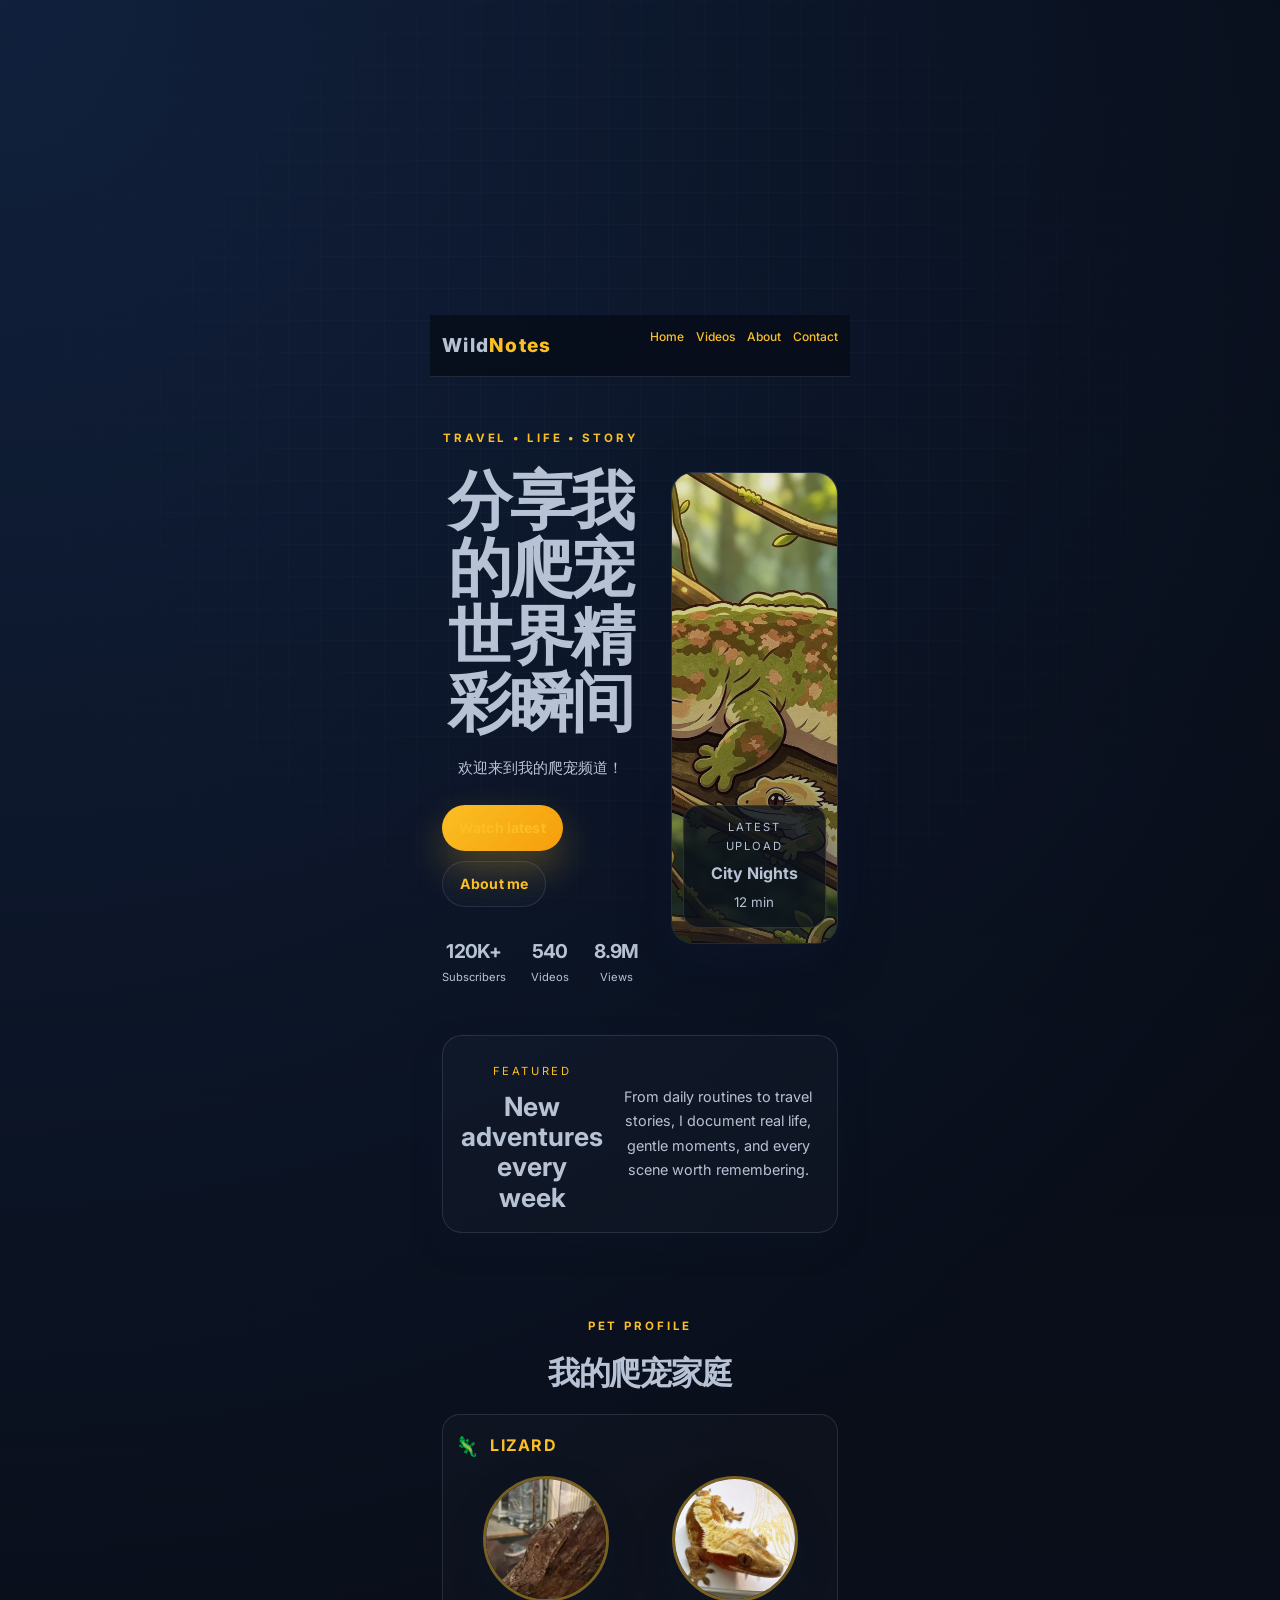
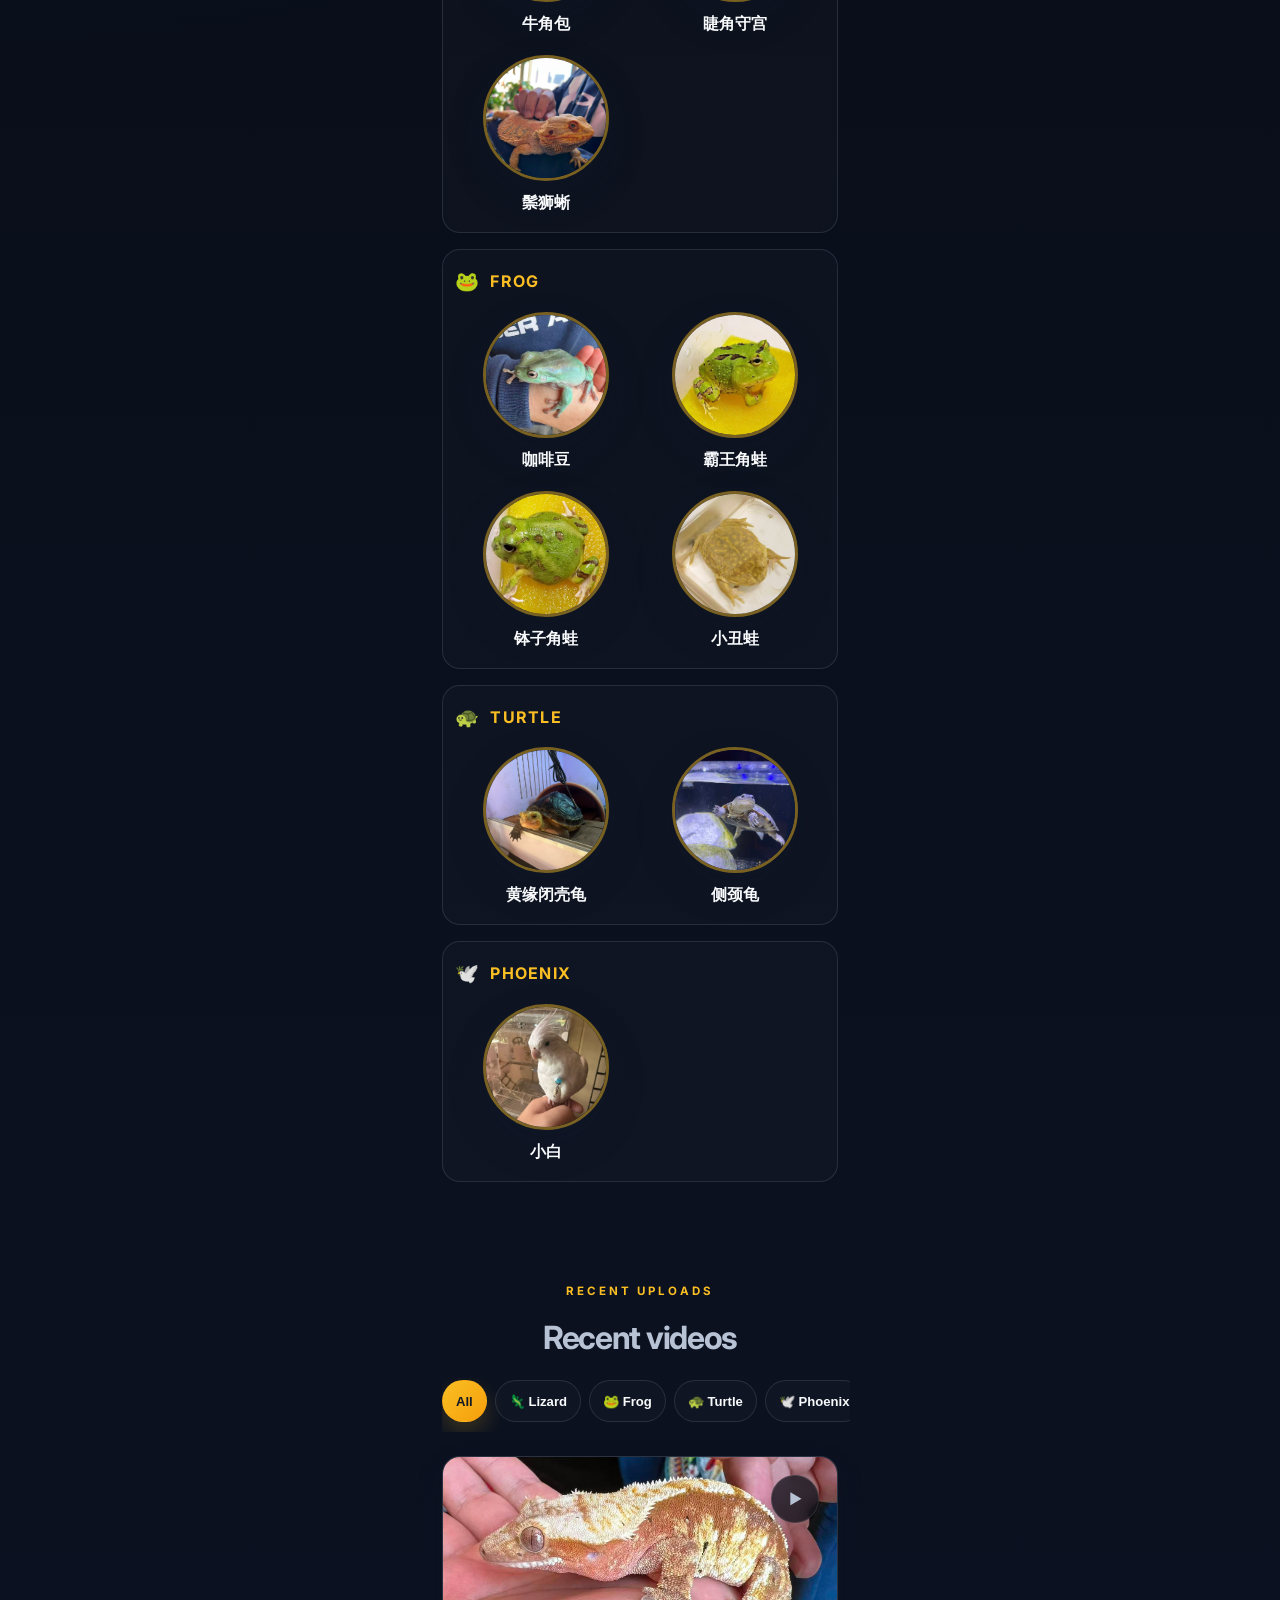
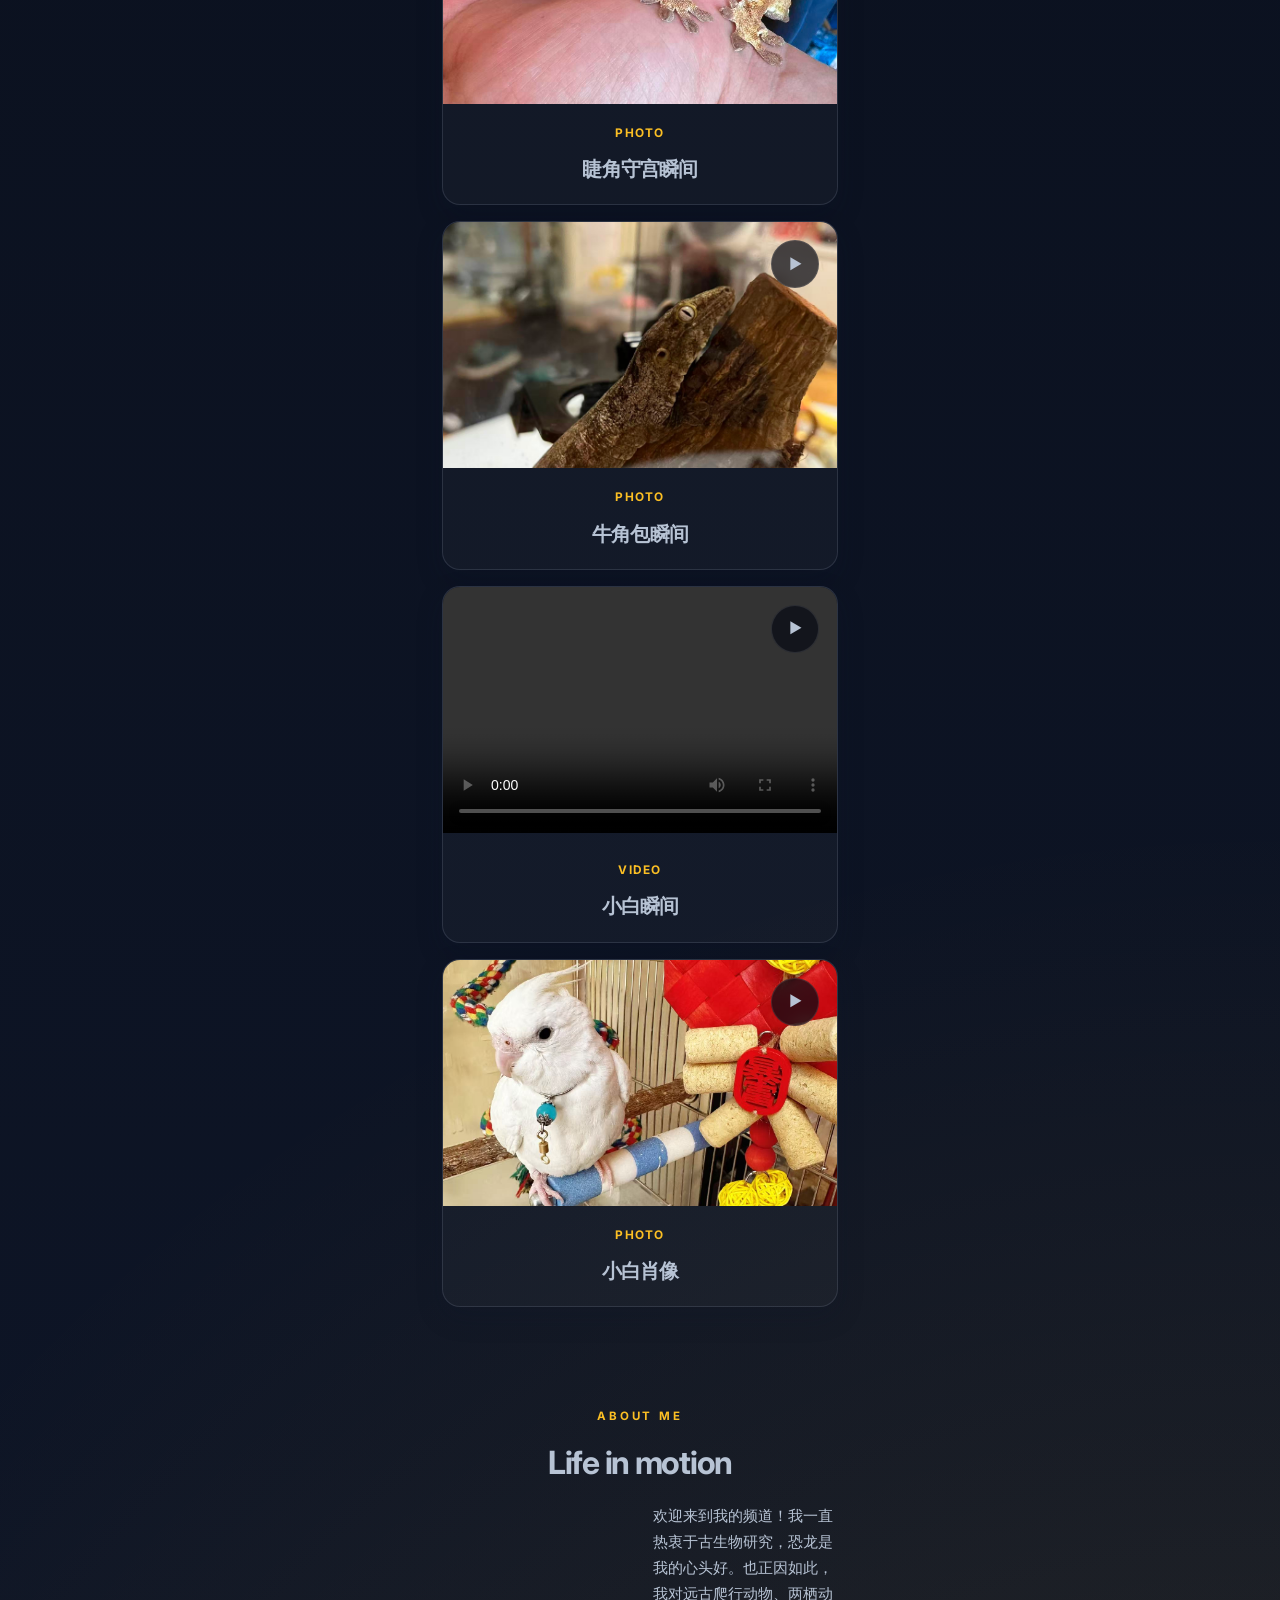
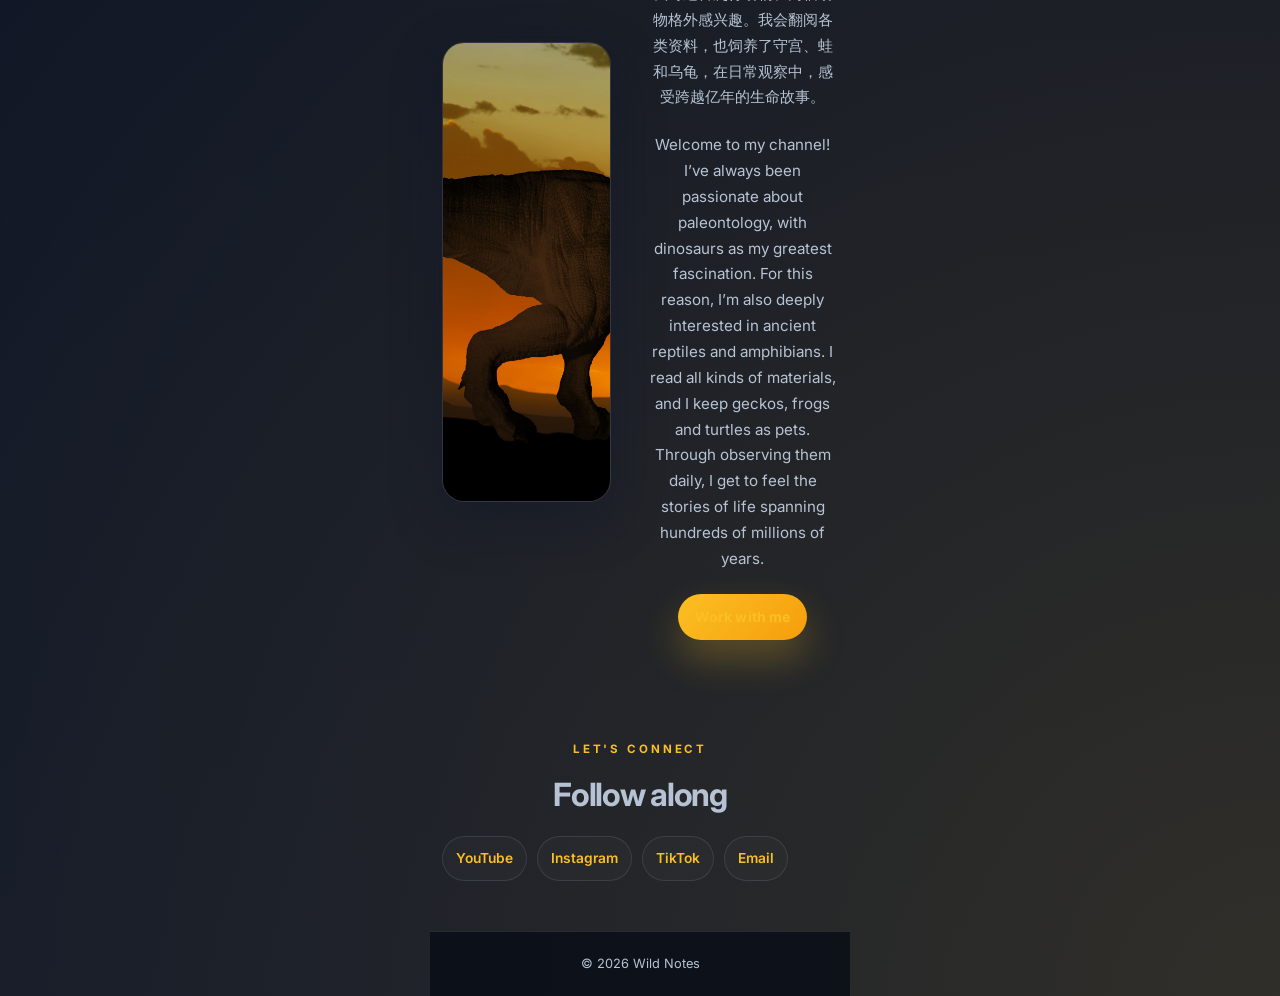
==== mobile.html @ 323e91b9 "Add files via upload" ====
<!DOCTYPE html>
<html lang="zh-CN">
  <head>
    <meta charset="UTF-8" />
    <meta name="viewport" content="width=device-width, initial-scale=1.0, viewport-fit=cover" />
    <meta name="description" content="爬宠乐园移动版" />
    <title>爬宠乐园 · 移动版</title>
    <link rel="preconnect" href="https://fonts.googleapis.com" />
    <link rel="preconnect" href="https://fonts.gstatic.com" crossorigin />
    <link href="https://fonts.googleapis.com/css2?family=Zhi+Mang+Xing&family=Inter:wght@400;500;600;700;800&display=swap" rel="stylesheet" />
    <link rel="stylesheet" href="styles.css" />
    <link rel="stylesheet" href="mobile.css" />
  </head>
  <body>
    <div class="mobile-loading" id="mobileApp">正在加载页面...</div>

    <script>
      const mobileApp = document.getElementById("mobileApp");

      fetch("index.html")
        .then((response) => {
          if (!response.ok) throw new Error("无法读取原网页");
          return response.text();
        })
        .then((html) => {
          const source = new DOMParser().parseFromString(html, "text/html");
          const content = Array.from(source.body.children).filter(
            (element) => element.tagName !== "SCRIPT"
          );

          mobileApp.replaceChildren(...content);
          document.title = `${source.title} · 移动版`;

          const script = document.createElement("script");
          script.src = "script.js";
          document.body.appendChild(script);
        })
        .catch(() => {
          mobileApp.innerHTML = '<p>页面加载失败，请检查网站地址。</p><a href="index.html?desktop=1">打开电脑版</a>';
        });
    </script>
  </body>
</html>
---- styles.css ----
:root {
  --bg: #070b14;
  --bg-2: #0f172a;
  --panel: rgba(17, 24, 39, 0.76);
  --panel-strong: #111827;
  --soft: #1b2335;
  --text: #f8fafc;
  --muted: #b7c3d4;
  --primary: #fbbf24;
  --primary-2: #f59e0b;
  --accent: #7dd3fc;
  --line: rgba(148, 163, 184, 0.18);
  --shadow: 0 18px 50px rgba(15, 23, 42, 0.45);
}

* {
  box-sizing: border-box;
}

html {
  scroll-behavior: smooth;
}

body {
  margin: 0;
  font-family: "Inter", "Segoe UI", sans-serif;
  background:
    radial-gradient(circle at top left, rgba(59, 130, 246, 0.18), transparent 28%),
    radial-gradient(circle at bottom right, rgba(251, 191, 36, 0.14), transparent 30%),
    linear-gradient(180deg, var(--bg) 0%, var(--bg-2) 100%);
  color: var(--text);
  line-height: 1.7;
}

body::before {
  content: "";
  position: fixed;
  inset: 0;
  background-image: linear-gradient(rgba(255,255,255,0.018) 1px, transparent 1px), linear-gradient(90deg, rgba(255,255,255,0.018) 1px, transparent 1px);
  background-size: 32px 32px;
  mask-image: radial-gradient(circle at center, black 25%, transparent 100%);
  pointer-events: none;
}

a {
  color: inherit;
  text-decoration: none;
}

img {
  display: block;
  max-width: 100%;
}

.container {
  width: min(1180px, calc(100% - 32px));
  margin: 0 auto;
}

.site-header {
  position: sticky;
  top: 0;
  z-index: 20;
  background: rgba(7, 11, 20, 0.7);
  backdrop-filter: blur(18px);
  border-bottom: 1px solid var(--line);
}

.nav {
  display: flex;
  align-items: center;
  justify-content: space-between;
  min-height: 76px;
}

.brand {
  font-size: 1.6rem;
  font-weight: 800;
  letter-spacing: 0.18rem;
}

.brand span {
  color: var(--primary);
}

.nav-links {
  display: flex;
  gap: 28px;
  color: var(--muted);
  font-size: 0.92rem;
  font-weight: 500;
}

.nav-links a {
  position: relative;
  transition: color 0.2s ease;
}

.nav-links a::after {
  content: "";
  position: absolute;
  left: 0;
  bottom: -8px;
  width: 100%;
  height: 2px;
  background: var(--primary);
  transform: scaleX(0);
  transform-origin: center;
  transition: transform 0.25s ease;
}

.nav-links a:hover {
  color: var(--text);
}

.nav-links a:hover::after {
  transform: scaleX(1);
}

.hero {
  position: relative;
  display: grid;
  grid-template-columns: 1.08fr 0.92fr;
  align-items: center;
  gap: 52px;
  padding: 96px 0 62px;
}

.eyebrow {
  margin: 0 0 18px;
  color: var(--primary);
  text-transform: uppercase;
  letter-spacing: 0.18rem;
  font-weight: 700;
  font-size: 0.72rem;
}

.hero-copy h1 {
  margin: 0;
  font-size: clamp(3rem, 5vw, 5.2rem);
  line-height: 0.98;
  letter-spacing: -0.06em;
  max-width: 630px;
}

.subtitle {
  max-width: 570px;
  margin-top: 20px;
  color: var(--muted);
  font-size: 1.08rem;
}

.hero-actions {
  display: flex;
  flex-wrap: wrap;
  gap: 16px;
  margin-top: 30px;
}

.btn {
  display: inline-flex;
  align-items: center;
  justify-content: center;
  min-height: 50px;
  padding: 0 24px;
  border-radius: 999px;
  font-weight: 700;
  letter-spacing: 0.01em;
  transition: transform 0.2s ease, box-shadow 0.2s ease, border-color 0.2s ease;
}

.btn:hover {
  transform: translateY(-2px);
}

.btn-primary {
  background: linear-gradient(135deg, var(--primary), var(--primary-2));
  color: #111827;
  box-shadow: 0 18px 38px rgba(251, 191, 36, 0.28);
}

.btn-secondary {
  background: rgba(255,255,255,0.02);
  border: 1px solid var(--line);
}

.stats {
  display: flex;
  flex-wrap: wrap;
  gap: 26px;
  list-style: none;
  margin: 36px 0 0;
  padding: 0;
}

.stats li {
  display: flex;
  flex-direction: column;
  min-width: 100px;
}

.stats strong {
  font-size: 1.5rem;
  letter-spacing: -0.04em;
}

.stats span {
  color: var(--muted);
  font-size: 0.8rem;
}

.hero-visual {
  position: relative;
  display: flex;
  justify-content: center;
}

.image-card {
  position: relative;
  border-radius: 30px;
  overflow: hidden;
  border: 1px solid var(--line);
  box-shadow: var(--shadow);
  background: rgba(255,255,255,0.02);
}

.main-image {
  width: min(100%, 570px);
}

.main-image img {
  width: 100%;
  height: 660px;
  object-fit: cover;
  transform: scale(1.02);
}

.main-image::before {
  content: "";
  position: absolute;
  inset: 0;
  background: linear-gradient(180deg, rgba(7,11,20,0.10), rgba(7,11,20,0.42));
  z-index: 1;
}

.floating-badge {
  position: absolute;
  left: -14px;
  bottom: 34px;
  z-index: 2;
  background: rgba(11, 17, 27, 0.8);
  border: 1px solid var(--line);
  border-radius: 20px;
  padding: 16px 18px;
  box-shadow: var(--shadow);
}

.badge-label {
  display: block;
  color: var(--muted);
  font-size: 0.7rem;
  text-transform: uppercase;
  letter-spacing: 0.12rem;
}

.floating-badge strong {
  display: block;
  margin-top: 8px;
  font-size: 1.12rem;
}

.floating-badge small {
  color: var(--muted);
}

.featured-strip {
  padding: 8px 0 34px;
}

.strip-grid {
  display: grid;
  grid-template-columns: 0.76fr 1.24fr;
  gap: 26px;
  align-items: center;
  background: rgba(255,255,255,0.02);
  border: 1px solid var(--line);
  border-radius: 28px;
  padding: 28px 30px;
  box-shadow: 0 12px 30px rgba(15,23,42,0.25);
}

.mini-label {
  display: inline-block;
  font-size: 0.7rem;
  letter-spacing: 0.16rem;
  text-transform: uppercase;
  color: var(--primary);
  margin-bottom: 10px;
}

.strip-grid h2 {
  margin: 0;
  font-size: clamp(1.9rem, 2vw, 2.6rem);
}

.strip-grid p {
  margin: 0;
  color: var(--muted);
  font-size: 1rem;
}

.pet-profile,
.videos,
.about,
.contact {
  padding: 78px 0;
}

.section-heading {
  margin-bottom: 30px;
}

.pet-grid {
  display: flex;
  flex-direction: column;
  gap: 22px;
}

.pet-category-row {
  display: flex;
  flex-direction: column;
  gap: 18px;
  padding: 18px 20px 20px;
  border: 1px solid var(--line);
  border-radius: 22px;
  background: rgba(255, 255, 255, 0.02);
}

.pet-category-header {
  display: inline-flex;
  align-items: center;
  gap: 10px;
  width: fit-content;
  color: var(--primary);
  font-weight: 700;
  letter-spacing: 0.08rem;
  text-transform: uppercase;
}

.pet-category-icon {
  font-size: 1.2rem;
}

.pet-row-cards {
  display: grid;
  grid-template-columns: repeat(4, minmax(140px, 1fr));
  gap: 24px;
  justify-items: center;
}

.pet-card {
  background: transparent;
  border: none;
  padding: 0;
  color: var(--text);
  cursor: pointer;
  display: flex;
  flex-direction: column;
  align-items: center;
  gap: 12px;
  transition: transform 0.2s ease;
}

.pet-card:hover {
  transform: translateY(-4px);
}

.pet-avatar {
  width: 150px;
  height: 150px;
  border-radius: 50%;
  overflow: hidden;
  border: 3px solid rgba(251, 191, 36, 0.45);
  box-shadow: 0 15px 35px rgba(15, 23, 42, 0.25);
  display: block;
}

.pet-avatar img {
  width: 100%;
  height: 100%;
  object-fit: cover;
  transition: transform 0.25s ease;
}

.pet-card:hover .pet-avatar img {
  transform: scale(1.12);
}

.pet-name {
  font-size: 1.2rem;
  font-weight: 600;
}

.section-heading h2 {
  margin: 0;
  font-size: clamp(2.2rem, 3vw, 3.2rem);
  letter-spacing: -0.04em;
}

.filter-tabs {
  display: flex;
  flex-wrap: wrap;
  gap: 12px;
  margin-bottom: 24px;
}

.filter-tab {
  border: 1px solid var(--line);
  background: rgba(255, 255, 255, 0.02);
  color: var(--text);
  border-radius: 999px;
  padding: 10px 18px;
  font-size: 0.95rem;
  font-weight: 600;
  cursor: pointer;
  transition: all 0.2s ease;
}

.filter-tab:hover,
.filter-tab.active {
  background: linear-gradient(135deg, var(--primary), var(--primary-2));
  color: #111827;
  border-color: transparent;
  box-shadow: 0 10px 22px rgba(251, 191, 36, 0.2);
}

.video-grid {
  display: grid;
  grid-template-columns: repeat(3, minmax(220px, 1fr));
  gap: 24px;
}

.video-card {
  position: relative;
  background: rgba(255,255,255,0.03);
  border: 1px solid var(--line);
  border-radius: 22px;
  overflow: hidden;
  transition: transform 0.2s ease, border-color 0.2s ease, box-shadow 0.2s ease;
  box-shadow: 0 10px 26px rgba(15, 23, 42, 0.22);
}

.video-card:hover {
  transform: translateY(-6px);
  border-color: rgba(251, 191, 36, 0.48);
  box-shadow: 0 16px 30px rgba(251, 191, 36, 0.12);
}

.video-card img {
  width: 100%;
  height: 270px;
  object-fit: cover;
}

.video-card::after {
  content: "▶";
  position: absolute;
  top: 18px;
  right: 18px;
  width: 46px;
  height: 46px;
  display: grid;
  place-items: center;
  background: rgba(7, 11, 20, 0.72);
  border: 1px solid rgba(255,255,255,0.1);
  border-radius: 50%;
  font-size: 0.9rem;
  backdrop-filter: blur(8px);
}

.video-info {
  padding: 18px 20px 22px;
}

.video-info span {
  display: inline-block;
  color: var(--primary);
  font-size: 0.74rem;
  font-weight: 700;
  letter-spacing: 0.08rem;
  text-transform: uppercase;
}

.video-info h3 {
  margin: 12px 0 0;
  font-size: 1.5rem;
  letter-spacing: -0.04em;
}

.about-grid {
  display: grid;
  grid-template-columns: 0.94fr 1.06fr;
  gap: 36px;
  align-items: center;
}

.about-photo img {
  width: 100%;
  height: 560px;
  object-fit: cover;
  border-radius: 30px;
  border: 1px solid var(--line);
  box-shadow: var(--shadow);
}

.about-copy {
  color: var(--muted);
  font-size: 1.04rem;
}

.about-copy p {
  margin: 0 0 22px;
}

.socials {
  display: flex;
  flex-wrap: wrap;
  gap: 16px;
}

.socials a {
  background: rgba(255,255,255,0.02);
  border: 1px solid var(--line);
  color: var(--text);
  border-radius: 999px;
  padding: 12px 18px;
  font-weight: 600;
  transition: all 0.2s ease;
}

.socials a:hover {
  border-color: rgba(251, 191, 36, 0.5);
  color: var(--primary);
  box-shadow: 0 10px 24px rgba(251, 191, 36, 0.12);
}

.pet-modal {
  position: fixed;
  inset: 0;
  z-index: 100;
  display: flex;
  align-items: center;
  justify-content: center;
  padding: 24px;
}

.pet-modal.hidden {
  display: none;
}

.pet-modal-backdrop {
  position: absolute;
  inset: 0;
  background: rgba(7, 11, 20, 0.72);
  backdrop-filter: blur(6px);
}

.pet-modal-dialog {
  position: relative;
  z-index: 1;
  width: min(760px, calc(100% - 24px));
  background: rgba(15, 23, 42, 0.96);
  border: 1px solid var(--line);
  border-radius: 28px;
  overflow: hidden;
  box-shadow: var(--shadow);
}

.pet-modal-close {
  position: absolute;
  top: 16px;
  right: 16px;
  width: 38px;
  height: 38px;
  border: 1px solid var(--line);
  border-radius: 50%;
  background: rgba(255, 255, 255, 0.04);
  color: var(--text);
  font-size: 1.3rem;
  cursor: pointer;
}

.pet-modal-content {
  display: grid;
  grid-template-columns: 0.9fr 1.1fr;
}

.pet-modal-content img {
  width: 100%;
  height: 100%;
  min-height: 360px;
  object-fit: cover;
  background: #0f172a;
}

.pet-modal-text {
  padding: 32px 28px;
}

.pet-modal-text h3 {
  margin: 0 0 8px;
  font-size: 2.2rem;
}

.pet-modal-text .scientific {
  margin: 0 0 20px;
  color: var(--primary);
  font-style: italic;
}

.pet-modal-details {
  list-style: none;
  padding: 0;
  margin: 0 0 18px;
  display: grid;
  gap: 10px;
}

.pet-modal-details li {
  display: flex;
  justify-content: space-between;
  gap: 18px;
  border-bottom: 1px solid var(--line);
  padding-bottom: 8px;
  color: var(--muted);
}

.pet-modal-details strong {
  color: var(--text);
}

.pet-modal-description {
  margin: 0;
  color: var(--muted);
  line-height: 1.8;
}

.site-footer {
  border-top: 1px solid var(--line);
  background: rgba(9, 14, 22, 0.84);
}

.footer-inner {
  display: flex;
  justify-content: center;
  align-items: center;
  min-height: 76px;
  color: var(--muted);
}

@media (max-width: 900px) {
  .hero,
  .about-grid,
  .strip-grid,
  .pet-modal-content {
    grid-template-columns: 1fr;
  }

  .video-grid,
  .pet-row-cards {
    grid-template-columns: 1fr 1fr;
  }

  .main-image img {
    height: 520px;
  }
}

@media (max-width: 720px) {
  .nav {
    padding: 16px 0;
  }

  .nav-links {
    gap: 12px;
    font-size: 0.75rem;
  }

  .hero {
    padding-top: 70px;
  }

  .floating-badge {
    left: 12px;
    bottom: 16px;
  }

  .video-grid,
  .pet-row-cards {
    grid-template-columns: 1fr;
  }
}
---- mobile.css ----
body {
  overflow-x: hidden;
}

.container {
  width: min(100% - 24px, 540px);
}

.nav {
  align-items: flex-start;
  gap: 12px;
  min-height: 0;
  padding: 14px 0;
}

.brand {
  flex: 0 0 auto;
  font-size: 1.2rem;
  letter-spacing: 0.08rem;
}

.nav-links {
  justify-content: flex-end;
  flex-wrap: wrap;
  gap: 3px 12px;
  font-size: 0.75rem;
  line-height: 1.35;
}

.nav-links a::after {
  bottom: -3px;
}

.hero {
  gap: 32px;
  padding: 52px 0 40px;
}

.hero-copy h1 {
  font-size: clamp(2.45rem, 13vw, 4rem);
  line-height: 1.05;
  letter-spacing: -0.04em;
}

.subtitle {
  font-size: 0.96rem;
}

.hero-actions {
  gap: 10px;
  margin-top: 24px;
}

.btn {
  min-height: 46px;
  padding: 0 17px;
  font-size: 0.88rem;
}

.stats {
  justify-content: space-between;
  gap: 10px;
  margin-top: 28px;
}

.stats li {
  min-width: 0;
}

.stats strong {
  font-size: 1.2rem;
}

.stats span {
  font-size: 0.7rem;
}

.main-image {
  width: 100%;
  border-radius: 22px;
}

.main-image img {
  height: min(112vw, 470px);
}

.floating-badge {
  left: 12px;
  bottom: 16px;
  max-width: calc(100% - 24px);
  padding: 12px 14px;
  border-radius: 16px;
}

.floating-badge strong {
  margin-top: 4px;
  font-size: 1rem;
}

.strip-grid {
  gap: 14px;
  padding: 20px 18px;
  border-radius: 20px;
}

.strip-grid h2 {
  font-size: 1.65rem;
  line-height: 1.15;
}

.strip-grid p {
  font-size: 0.9rem;
}

.pet-profile,
.videos,
.about,
.contact {
  padding: 50px 0;
}

.section-heading {
  margin-bottom: 22px;
}

.section-heading h2 {
  font-size: 2rem;
  line-height: 1.15;
}

.pet-grid {
  gap: 16px;
}

.pet-category-row {
  gap: 14px;
  padding: 15px 12px 18px;
  border-radius: 18px;
}

.pet-row-cards {
  grid-template-columns: repeat(2, minmax(0, 1fr));
  gap: 20px 8px;
}

.pet-avatar {
  width: min(31vw, 126px);
  height: min(31vw, 126px);
}

.pet-name {
  font-size: 0.98rem;
  text-align: center;
}

.filter-tabs {
  flex-wrap: nowrap;
  gap: 8px;
  overflow-x: auto;
  margin-right: -12px;
  padding: 2px 12px 10px 0;
  scrollbar-width: none;
}

.filter-tabs::-webkit-scrollbar {
  display: none;
}

.filter-tab {
  flex: 0 0 auto;
  min-height: 42px;
  padding: 9px 13px;
  font-size: 0.82rem;
}

.video-grid {
  grid-template-columns: 1fr;
  gap: 16px;
}

.video-card {
  border-radius: 18px;
}

.video-card img,
.video-card video {
  height: auto;
  aspect-ratio: 16 / 10;
  object-fit: cover;
}

.video-info {
  padding: 14px 16px 18px;
}

.video-info h3 {
  margin-top: 8px;
  font-size: 1.22rem;
}

.about-photo img {
  height: min(112vw, 460px);
  border-radius: 22px;
}

.about-copy {
  font-size: 0.95rem;
}

.socials {
  gap: 10px;
}

.socials a {
  padding: 10px 13px;
  font-size: 0.86rem;
}

.pet-modal {
  align-items: flex-end;
  padding: 12px;
}

.pet-modal-dialog {
  width: 100%;
  max-height: calc(100dvh - 24px);
  overflow-y: auto;
  border-radius: 22px;
}

.pet-modal-content img {
  height: min(78vw, 330px);
  min-height: 0;
}

.pet-modal-text {
  padding: 24px 20px 26px;
}

.pet-modal-text h3 {
  font-size: 1.8rem;
}

.pet-modal-details li {
  align-items: flex-start;
  font-size: 0.88rem;
}

.footer-inner {
  min-height: 64px;
  font-size: 0.8rem;
}

.mobile-loading {
  width: min(100% - 32px, 420px);
  margin: 35vh auto 0;
  color: #b7c3d4;
  text-align: center;
}

.mobile-loading a {
  color: #fbbf24;
}
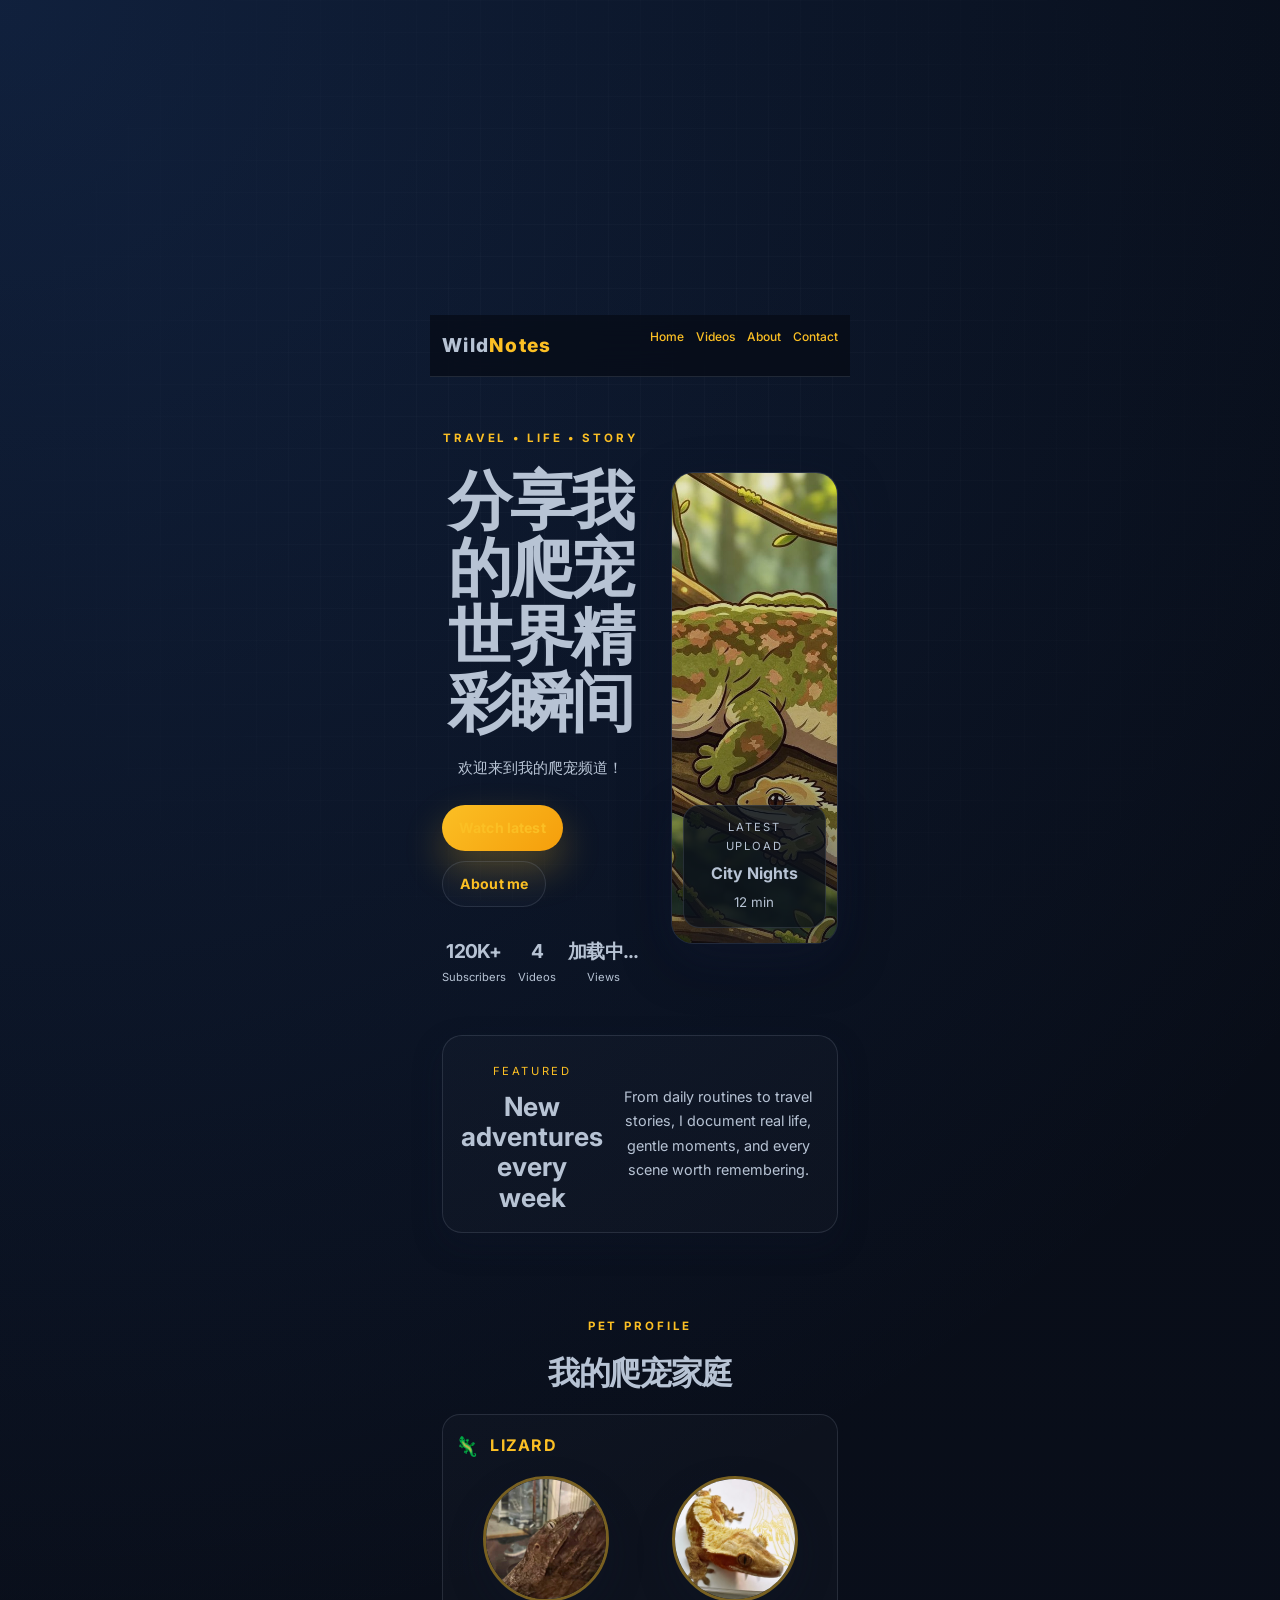
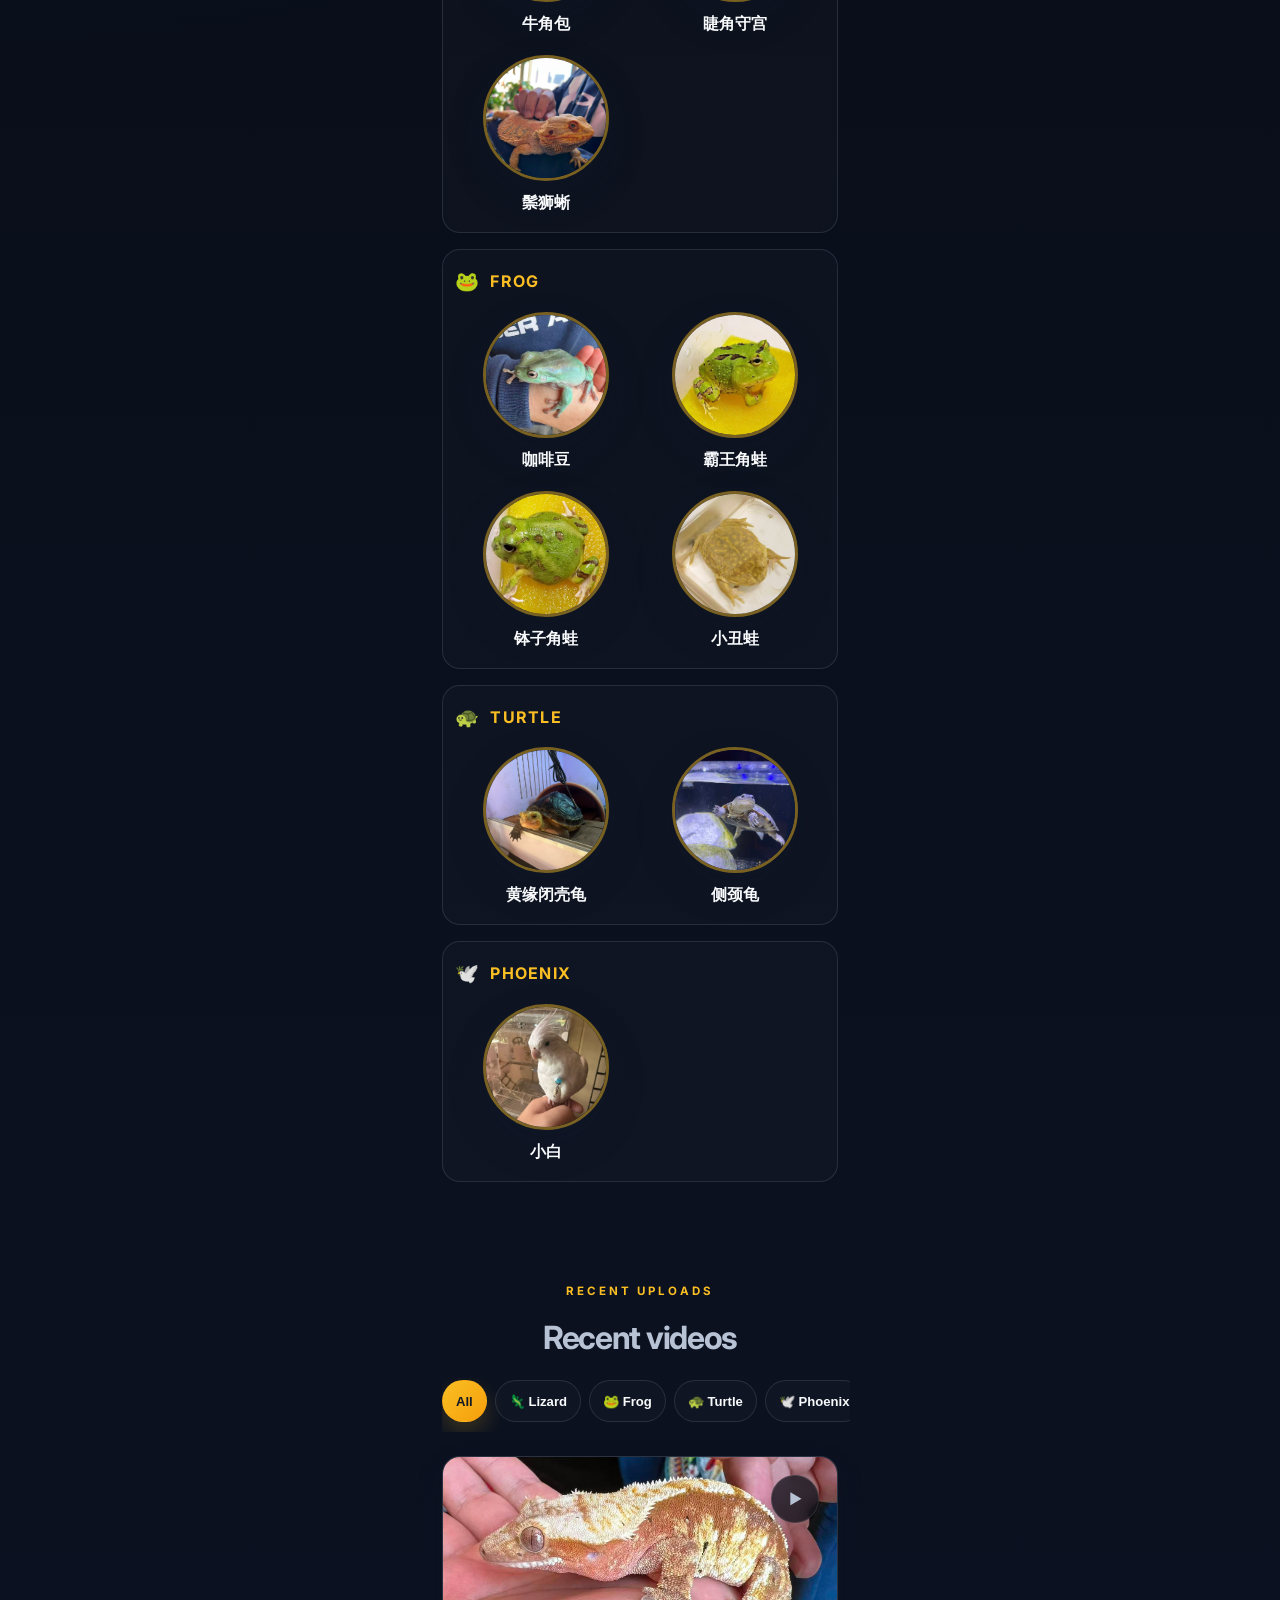
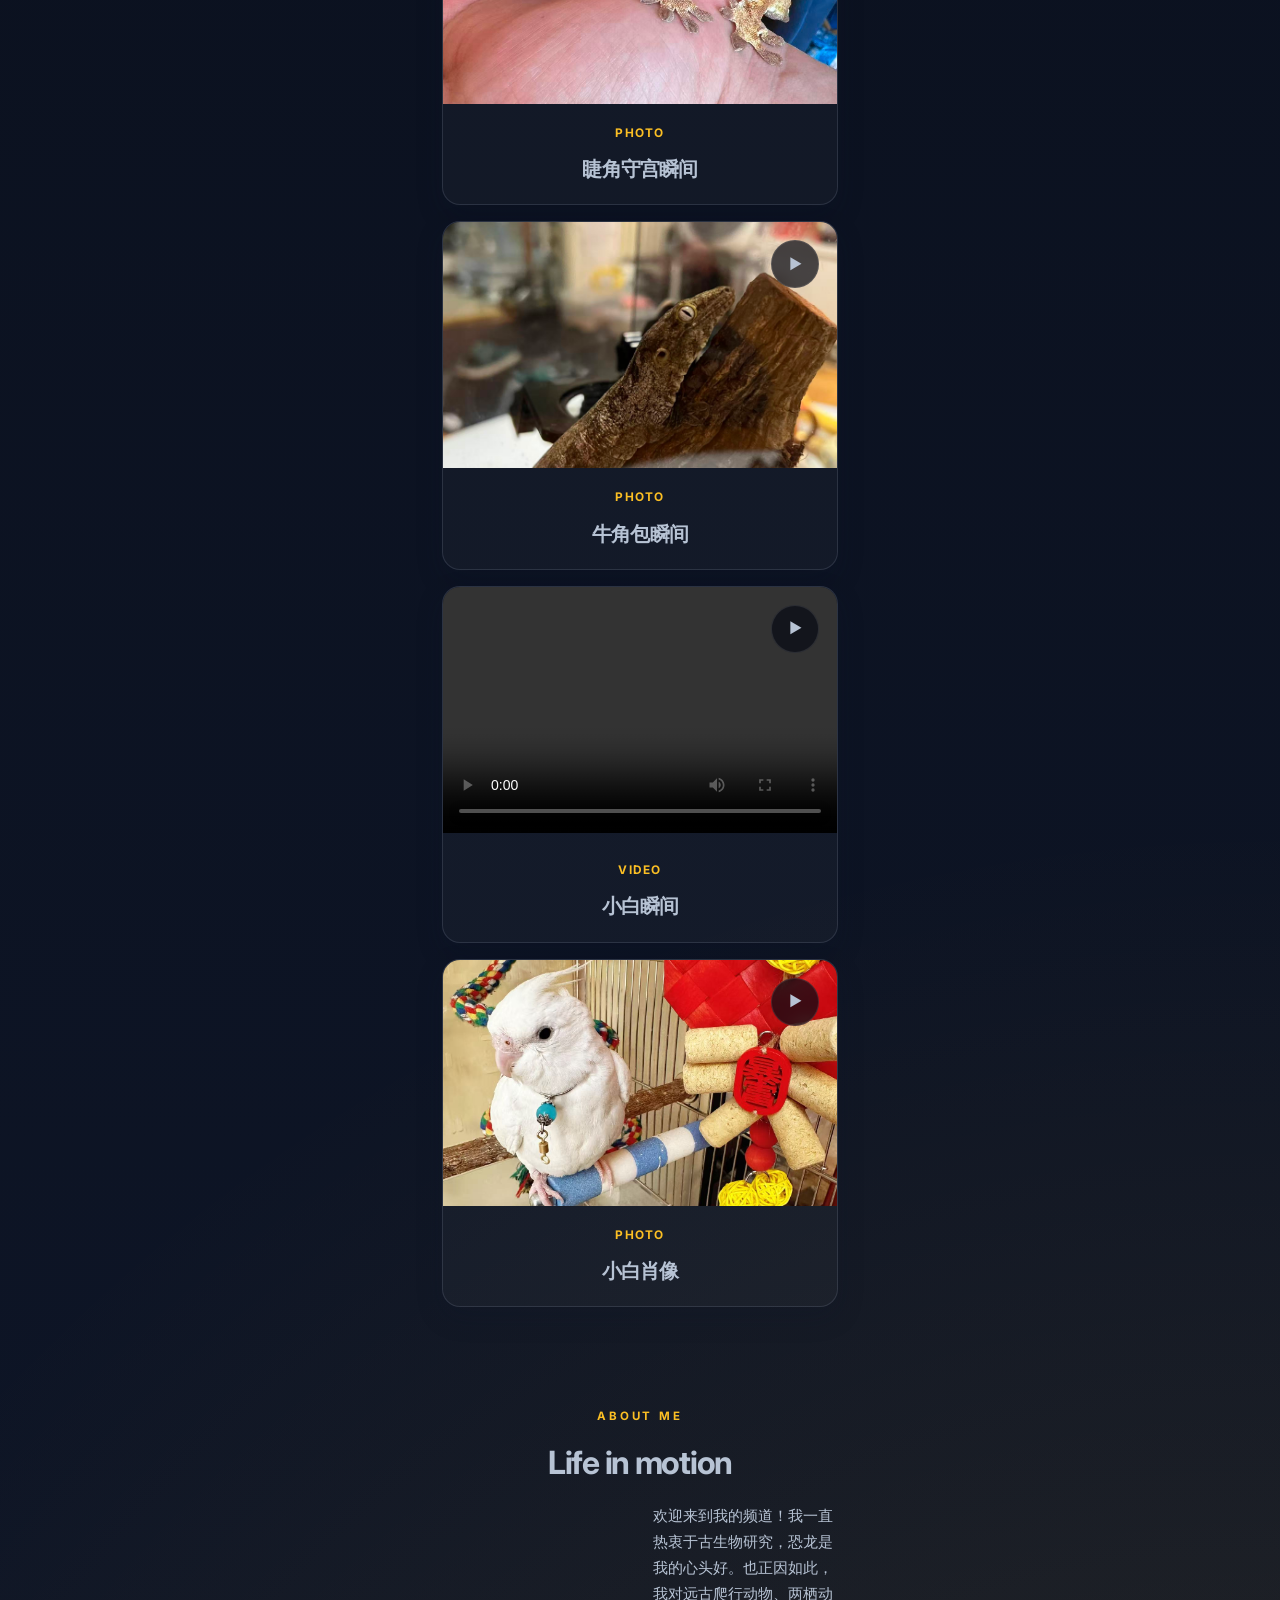
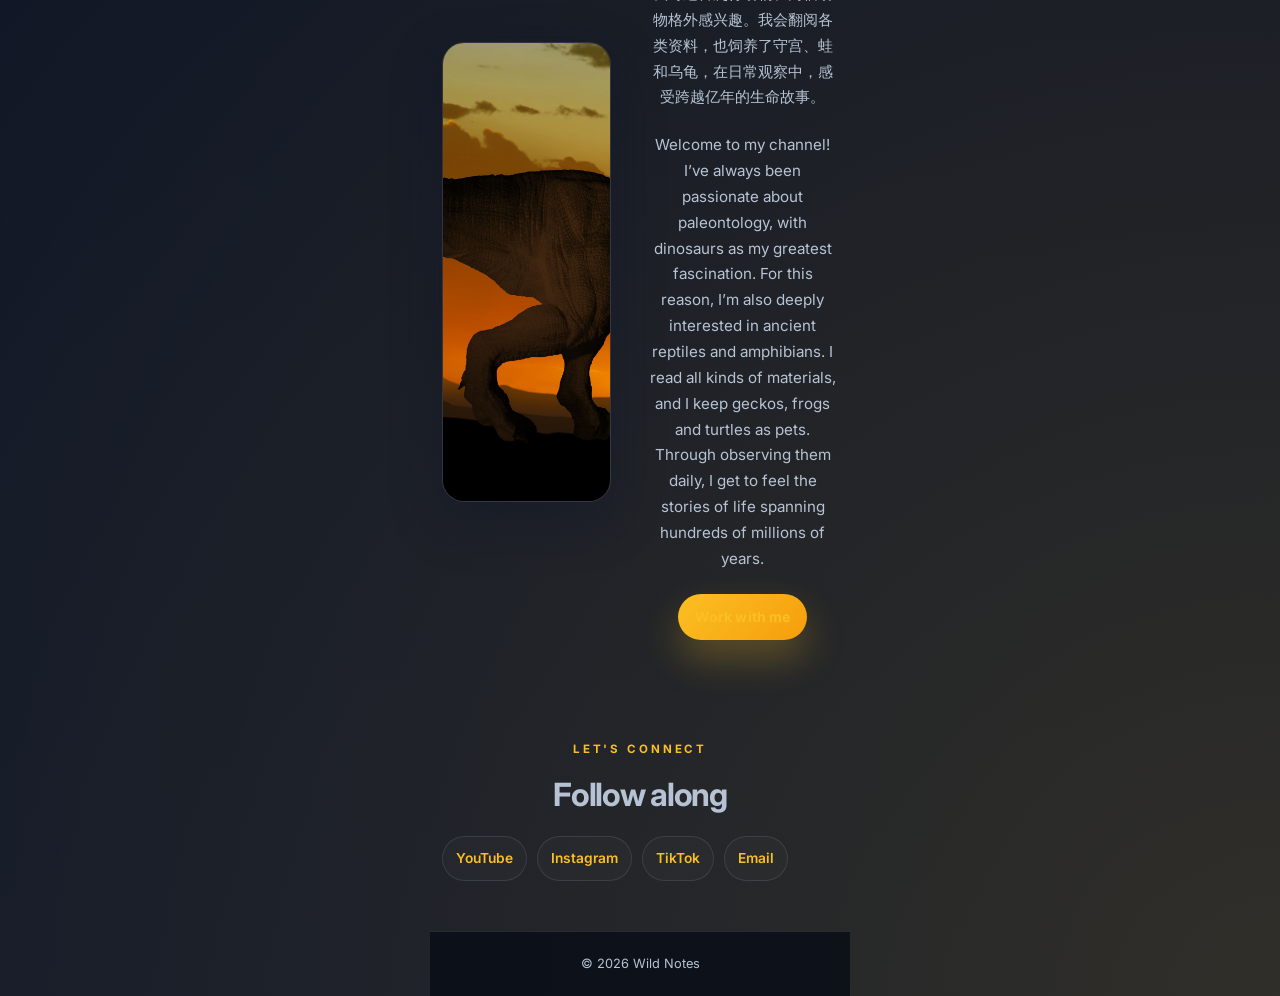
==== commit 849982d5: "page view counter" ====
--- a/mobile.html
+++ b/mobile.html
@@ -10,6 +10,7 @@
     <link href="https://fonts.googleapis.com/css2?family=Zhi+Mang+Xing&family=Inter:wght@400;500;600;700;800&display=swap" rel="stylesheet" />
     <link rel="stylesheet" href="styles.css" />
     <link rel="stylesheet" href="mobile.css" />
+    <script async src="https://busuanzi.ibruce.info/busuanzi/2.3/busuanzi.pure.mini.js"></script>
   </head>
   <body>
     <div class="mobile-loading" id="mobileApp">正在加载页面...</div>
